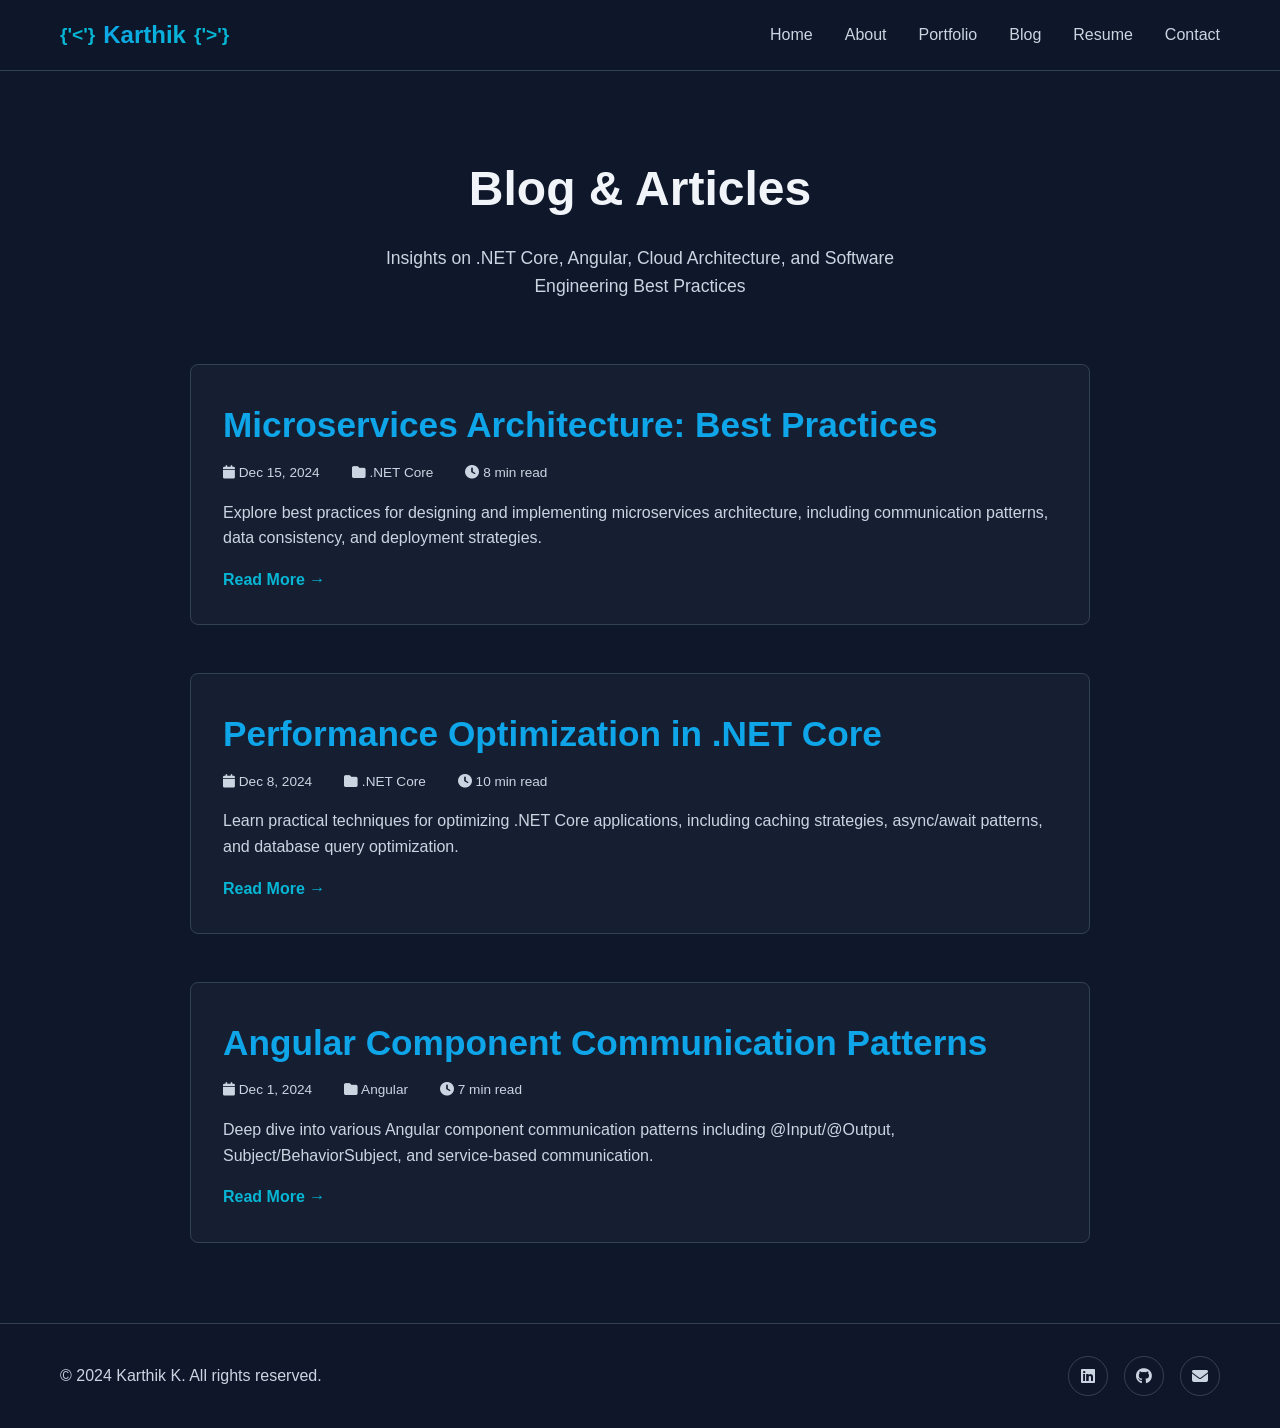
==== blog.html @ 6976e3e1 "bio data pushed" ====
<!DOCTYPE html>
<html lang="en">
<head>
    <meta charset="UTF-8">
    <meta name="viewport" content="width=device-width, initial-scale=1.0">
    <meta name="description" content="Karthik K - Blog | Articles on .NET, Angular, Cloud Architecture">
    <title>Blog - Karthik K</title>
    <link rel="stylesheet" href="css/styles.css">
    <link rel="stylesheet" href="https://cdnjs.cloudflare.com/ajax/libs/font-awesome/6.4.0/css/all.min.css">
</head>
<body>
    <!-- Navigation -->
    <nav class="navbar">
        <div class="container">
            <div class="nav-content">
                <div class="logo">
                    <a href="index.html">
                        <span class="logo-icon">{'<'}</span>
                        <span class="logo-text">Karthik</span>
                        <span class="logo-icon">{'>'}</span>
                    </a>
                </div>
                <ul class="nav-links">
                    <li><a href="index.html#home" class="nav-link">Home</a></li>
                    <li><a href="index.html#about" class="nav-link">About</a></li>
                    <li><a href="index.html#portfolio" class="nav-link">Portfolio</a></li>
                    <li><a href="blog.html" class="nav-link active">Blog</a></li>
                    <li><a href="resume.html" class="nav-link">Resume</a></li>
                    <li><a href="index.html#contact" class="nav-link">Contact</a></li>
                </ul>
                <button class="nav-toggle">
                    <i class="fas fa-bars"></i>
                </button>
            </div>
        </div>
    </nav>

    <!-- Blog Section -->
    <section class="blog-section">
        <div class="container">
            <div class="blog-hero">
                <h1>Blog & Articles</h1>
                <p>Insights on .NET Core, Angular, Cloud Architecture, and Software Engineering Best Practices</p>
            </div>

            <div id="blog-content">
                <!-- Blog listings will be populated here based on URL parameter -->
            </div>
        </div>
    </section>

    <!-- Footer -->
    <footer class="footer">
        <div class="container">
            <div class="footer-content">
                <p>&copy; 2024 Karthik K. All rights reserved.</p>
                <div class="footer-socials">
                    <a href="https://linkedin.com/in/karthik-k-18a17b173/" target="_blank" title="LinkedIn">
                        <i class="fab fa-linkedin"></i>
                    </a>
                    <a href="https://github.com" target="_blank" title="GitHub">
                        <i class="fab fa-github"></i>
                    </a>
                    <a href="mailto:kmcakarthi@gmail.com" title="Email">
                        <i class="fas fa-envelope"></i>
                    </a>
                </div>
            </div>
        </div>
    </footer>

    <script src="js/blog.js"></script>
    <script src="js/script.js"></script>
</body>
</html>
---- css/styles.css ----
/* ============================================
   PERSONAL WEBSITE - MAIN STYLES
   ============================================ */

* {
    margin: 0;
    padding: 0;
    box-sizing: border-box;
}

:root {
    --primary-color: #0ea5e9;
    --primary-dark: #0284c7;
    --secondary-color: #1e293b;
    --background-color: #0f172a;
    --surface-color: #1e293b;
    --text-primary: #f1f5f9;
    --text-secondary: #cbd5e1;
    --accent-color: #06b6d4;
    --border-color: #334155;
    --success-color: #22c55e;
    --error-color: #ef4444;
    --transition: all 0.3s ease;
}

html {
    scroll-behavior: smooth;
}

body {
    font-family: 'Segoe UI', Tahoma, Geneva, Verdana, sans-serif;
    background-color: var(--background-color);
    color: var(--text-primary);
    line-height: 1.6;
    overflow-x: hidden;
}

.container {
    max-width: 1200px;
    margin: 0 auto;
    padding: 0 20px;
}

/* ============================================
   TYPOGRAPHY
   ============================================ */

h1, h2, h3, h4, h5, h6 {
    font-weight: 700;
    margin-bottom: 1rem;
}

h1 {
    font-size: 3rem;
}

h2 {
    font-size: 2.2rem;
}

h3 {
    font-size: 1.5rem;
}

p {
    margin-bottom: 1rem;
    color: var(--text-secondary);
}

a {
    color: var(--primary-color);
    text-decoration: none;
    transition: var(--transition);
}

a:hover {
    color: var(--accent-color);
}

/* ============================================
   BUTTONS
   ============================================ */

.btn {
    display: inline-block;
    padding: 12px 24px;
    border: none;
    border-radius: 6px;
    font-size: 1rem;
    font-weight: 600;
    cursor: pointer;
    transition: var(--transition);
    text-decoration: none;
}

.btn-primary {
    background-color: var(--primary-color);
    color: white;
}

.btn-primary:hover {
    background-color: var(--primary-dark);
    transform: translateY(-2px);
    box-shadow: 0 10px 20px rgba(14, 165, 233, 0.3);
}

.btn-secondary {
    background-color: transparent;
    color: var(--primary-color);
    border: 2px solid var(--primary-color);
}

.btn-secondary:hover {
    background-color: var(--primary-color);
    color: white;
}

.print-btn {
    margin-bottom: 2rem;
}

/* ============================================
   NAVIGATION BAR
   ============================================ */

.navbar {
    position: sticky;
    top: 0;
    background-color: rgba(15, 23, 42, 0.95);
    backdrop-filter: blur(10px);
    border-bottom: 1px solid var(--border-color);
    z-index: 1000;
    padding: 1rem 0;
}

.nav-content {
    display: flex;
    justify-content: space-between;
    align-items: center;
}

.logo a {
    font-size: 1.5rem;
    font-weight: 700;
    color: var(--primary-color);
    display: flex;
    align-items: center;
    gap: 0.5rem;
}

.logo-icon {
    color: var(--accent-color);
    font-size: 1.2rem;
}

.logo-text {
    background: linear-gradient(135deg, var(--primary-color), var(--accent-color));
    -webkit-background-clip: text;
    -webkit-text-fill-color: transparent;
    background-clip: text;
}

.nav-links {
    display: flex;
    list-style: none;
    gap: 2rem;
}

.nav-link {
    color: var(--text-secondary);
    font-weight: 500;
    position: relative;
    transition: var(--transition);
}

.nav-link:hover,
.nav-link.active {
    color: var(--primary-color);
}

.nav-link::after {
    content: '';
    position: absolute;
    bottom: -5px;
    left: 0;
    width: 0;
    height: 2px;
    background-color: var(--primary-color);
    transition: var(--transition);
}

.nav-link:hover::after,
.nav-link.active::after {
    width: 100%;
}

.nav-toggle {
    display: none;
    background: none;
    border: none;
    color: var(--primary-color);
    font-size: 1.5rem;
    cursor: pointer;
}

/* ============================================
   HERO SECTION
   ============================================ */

.hero {
    min-height: 100vh;
    display: flex;
    align-items: center;
    justify-content: center;
    background: linear-gradient(135deg, rgba(14, 165, 233, 0.1), rgba(6, 182, 212, 0.05));
    border-bottom: 1px solid var(--border-color);
    padding: 60px 0;
}

.hero-content {
    text-align: center;
}

.hero-title {
    font-size: 3.5rem;
    margin-bottom: 1rem;
    font-weight: 800;
}

.highlight {
    background: linear-gradient(135deg, var(--primary-color), var(--accent-color));
    -webkit-background-clip: text;
    -webkit-text-fill-color: transparent;
    background-clip: text;
}

.hero-subtitle {
    font-size: 1.5rem;
    color: var(--primary-color);
    margin-bottom: 1rem;
    font-weight: 600;
}

.hero-description {
    font-size: 1.1rem;
    color: var(--text-secondary);
    max-width: 600px;
    margin: 0 auto 2rem;
    line-height: 1.8;
}

.hero-cta {
    display: flex;
    gap: 1rem;
    justify-content: center;
    margin: 2rem 0;
    flex-wrap: wrap;
}

.hero-socials {
    display: flex;
    gap: 1.5rem;
    justify-content: center;
    margin-top: 3rem;
    font-size: 1.5rem;
}

.hero-socials a {
    color: var(--text-secondary);
    transition: var(--transition);
    display: inline-flex;
    align-items: center;
    justify-content: center;
    width: 50px;
    height: 50px;
    border-radius: 50%;
    border: 2px solid var(--border-color);
}

.hero-socials a:hover {
    color: var(--primary-color);
    border-color: var(--primary-color);
    transform: translateY(-5px);
}

/* ============================================
   SECTION STYLES
   ============================================ */

.section-title {
    font-size: 2.5rem;
    text-align: center;
    margin-bottom: 3rem;
    position: relative;
    padding-bottom: 1rem;
}

.section-title::after {
    content: '';
    position: absolute;
    bottom: 0;
    left: 50%;
    transform: translateX(-50%);
    width: 100px;
    height: 3px;
    background: linear-gradient(90deg, var(--primary-color), var(--accent-color));
    border-radius: 3px;
}

/* ============================================
   ABOUT SECTION
   ============================================ */

.about {
    padding: 80px 0;
    background: linear-gradient(180deg, rgba(14, 165, 233, 0.05), rgba(6, 182, 212, 0.02));
    border-bottom: 1px solid var(--border-color);
}

.about-content {
    display: grid;
    grid-template-columns: 1fr 1.2fr;
    gap: 3rem;
    align-items: start;
}

.about-text p {
    margin-bottom: 1.5rem;
    line-height: 1.8;
    color: var(--text-secondary);
}

.skills-grid {
    display: grid;
    grid-template-columns: 1fr 1fr;
    gap: 2rem;
}

.skill-category {
    background-color: rgba(30, 41, 59, 0.8);
    border: 1px solid var(--border-color);
    border-radius: 8px;
    padding: 1.5rem;
    transition: var(--transition);
}

.skill-category:hover {
    background-color: rgba(30, 41, 59, 1);
    border-color: var(--primary-color);
    transform: translateY(-5px);
}

.skill-category h3 {
    color: var(--primary-color);
    margin-bottom: 1rem;
    font-size: 1.1rem;
}

.skill-tags {
    display: flex;
    flex-wrap: wrap;
    gap: 0.5rem;
}

.tag {
    display: inline-block;
    background-color: rgba(14, 165, 233, 0.2);
    color: var(--primary-color);
    padding: 0.4rem 0.8rem;
    border-radius: 20px;
    font-size: 0.85rem;
    border: 1px solid var(--primary-color);
    transition: var(--transition);
}

.tag:hover {
    background-color: var(--primary-color);
    color: white;
}

/* ============================================
   PORTFOLIO SECTION
   ============================================ */

.portfolio {
    padding: 80px 0;
    border-bottom: 1px solid var(--border-color);
}

.portfolio-grid {
    display: grid;
    grid-template-columns: repeat(auto-fit, minmax(320px, 1fr));
    gap: 2rem;
}

.portfolio-card {
    background-color: rgba(30, 41, 59, 0.8);
    border: 1px solid var(--border-color);
    border-radius: 8px;
    padding: 2rem;
    transition: var(--transition);
    display: flex;
    flex-direction: column;
}

.portfolio-card:hover {
    background-color: rgba(30, 41, 59, 1);
    border-color: var(--primary-color);
    transform: translateY(-10px);
    box-shadow: 0 20px 40px rgba(14, 165, 233, 0.2);
}

.portfolio-header {
    display: flex;
    justify-content: space-between;
    align-items: start;
    margin-bottom: 1rem;
    gap: 1rem;
}

.portfolio-header h3 {
    flex: 1;
    margin-bottom: 0;
    color: var(--primary-color);
}

.badge {
    background-color: rgba(6, 182, 212, 0.2);
    color: var(--accent-color);
    padding: 0.3rem 0.8rem;
    border-radius: 20px;
    font-size: 0.75rem;
    font-weight: 600;
    white-space: nowrap;
}

.portfolio-card p {
    flex: 1;
    margin-bottom: 1rem;
}

.tech-stack {
    display: flex;
    flex-wrap: wrap;
    gap: 0.5rem;
    margin-top: 1rem;
}

.tech {
    background-color: rgba(14, 165, 233, 0.1);
    color: var(--primary-color);
    padding: 0.25rem 0.6rem;
    border-radius: 4px;
    font-size: 0.8rem;
    border: 1px solid rgba(14, 165, 233, 0.3);
}

/* ============================================
   BLOG SECTION
   ============================================ */

.blog-preview {
    padding: 80px 0;
    background: linear-gradient(180deg, rgba(14, 165, 233, 0.05), rgba(6, 182, 212, 0.02));
    border-bottom: 1px solid var(--border-color);
}

.blog-grid {
    display: grid;
    grid-template-columns: repeat(auto-fit, minmax(300px, 1fr));
    gap: 2rem;
    margin-bottom: 3rem;
}

.blog-card {
    background-color: rgba(30, 41, 59, 0.8);
    border: 1px solid var(--border-color);
    border-radius: 8px;
    padding: 2rem;
    transition: var(--transition);
    display: flex;
    flex-direction: column;
}

.blog-card:hover {
    background-color: rgba(30, 41, 59, 1);
    border-color: var(--primary-color);
    transform: translateY(-5px);
    box-shadow: 0 15px 30px rgba(14, 165, 233, 0.15);
}

.blog-header {
    margin-bottom: 1rem;
}

.blog-header h3 {
    margin-bottom: 0.5rem;
}

.blog-header a {
    color: var(--primary-color);
}

.blog-date {
    font-size: 0.85rem;
    color: var(--text-secondary);
}

.blog-card p {
    flex: 1;
    margin-bottom: 1rem;
}

.read-more {
    color: var(--accent-color);
    font-weight: 600;
    transition: var(--transition);
}

.read-more:hover {
    color: var(--primary-color);
}

.blog-cta {
    text-align: center;
}

.blog-section {
    padding: 80px 0;
}

.blog-hero {
    text-align: center;
    margin-bottom: 4rem;
}

.blog-hero h1 {
    margin-bottom: 1rem;
}

.blog-hero p {
    font-size: 1.1rem;
    max-width: 600px;
    margin: 0 auto;
}

/* ============================================
   CONTACT SECTION
   ============================================ */

.contact {
    padding: 80px 0;
    background: linear-gradient(180deg, rgba(14, 165, 233, 0.05), rgba(6, 182, 212, 0.02));
    border-bottom: 1px solid var(--border-color);
}

.contact-content {
    display: grid;
    grid-template-columns: 1fr 1.2fr;
    gap: 3rem;
}

.contact-info h3 {
    margin-bottom: 1rem;
    color: var(--primary-color);
}

.contact-info > p {
    margin-bottom: 2rem;
}

.contact-details {
    display: grid;
    grid-template-columns: 1fr;
    gap: 1.5rem;
}

.detail-item {
    display: flex;
    gap: 1rem;
    padding: 1rem;
    background-color: rgba(30, 41, 59, 0.5);
    border-radius: 8px;
    border-left: 3px solid var(--primary-color);
}

.detail-item i {
    color: var(--primary-color);
    font-size: 1.5rem;
    flex-shrink: 0;
}

.detail-item strong {
    color: var(--primary-color);
    display: block;
    margin-bottom: 0.25rem;
}

.detail-item p {
    margin: 0;
    font-size: 0.95rem;
}

.detail-item a {
    color: var(--accent-color);
}

.contact-form {
    background-color: rgba(30, 41, 59, 0.6);
    border: 1px solid var(--border-color);
    border-radius: 8px;
    padding: 2rem;
}

.form-group {
    margin-bottom: 1.5rem;
}

.form-group label {
    display: block;
    margin-bottom: 0.5rem;
    color: var(--text-primary);
    font-weight: 600;
}

.form-group input,
.form-group textarea {
    width: 100%;
    padding: 0.75rem;
    background-color: rgba(15, 23, 42, 0.5);
    border: 1px solid var(--border-color);
    border-radius: 4px;
    color: var(--text-primary);
    font-family: inherit;
    transition: var(--transition);
}

.form-group input:focus,
.form-group textarea:focus {
    outline: none;
    border-color: var(--primary-color);
    background-color: rgba(15, 23, 42, 0.8);
    box-shadow: 0 0 0 3px rgba(14, 165, 233, 0.1);
}

.form-group textarea {
    resize: vertical;
    min-height: 120px;
}

.form-message {
    display: block;
    margin-top: 1rem;
    padding: 0.75rem;
    border-radius: 4px;
    text-align: center;
    display: none;
}

.form-message.success {
    background-color: rgba(34, 197, 94, 0.2);
    color: var(--success-color);
    display: block;
}

.form-message.error {
    background-color: rgba(239, 68, 68, 0.2);
    color: var(--error-color);
    display: block;
}

.error-message {
    display: none;
    color: var(--error-color);
    font-size: 0.85rem;
    margin-top: 0.25rem;
}

.error-message.show {
    display: block;
}

/* ============================================
   RESUME PAGE
   ============================================ */

.resume-section {
    padding: 60px 0;
    min-height: 100vh;
}

.resume-header {
    text-align: center;
    margin-bottom: 3rem;
    padding-bottom: 2rem;
    border-bottom: 2px solid var(--border-color);
}

.resume-header h1 {
    color: var(--primary-color);
    margin-bottom: 0.5rem;
}

.resume-title {
    font-size: 1.3rem;
    color: var(--accent-color);
    margin-bottom: 1rem;
}

.resume-contact {
    display: flex;
    flex-wrap: wrap;
    justify-content: center;
    gap: 1.5rem;
    font-size: 0.95rem;
}

.resume-contact span {
    display: flex;
    align-items: center;
    gap: 0.5rem;
}

.resume-contact i {
    color: var(--primary-color);
}

.resume-contact a {
    color: var(--accent-color);
}

.resume-section-block {
    margin-bottom: 3rem;
    padding-bottom: 2rem;
    border-bottom: 1px solid var(--border-color);
}

.resume-section-block:last-child {
    border-bottom: none;
}

.resume-section-title {
    font-size: 1.4rem;
    color: var(--primary-color);
    margin-bottom: 1.5rem;
    padding-bottom: 0.5rem;
    border-bottom: 2px solid var(--primary-color);
}

.resume-skills {
    display: grid;
    grid-template-columns: 1fr;
    gap: 1.5rem;
}

.skill-item {
    padding: 1rem;
    background-color: rgba(30, 41, 59, 0.5);
    border-left: 3px solid var(--primary-color);
    border-radius: 4px;
}

.skill-item strong {
    color: var(--primary-color);
    display: block;
    margin-bottom: 0.5rem;
}

.experience-item {
    margin-bottom: 2rem;
    padding: 1.5rem;
    background-color: rgba(30, 41, 59, 0.5);
    border-radius: 8px;
    border-left: 3px solid var(--primary-color);
}

.experience-header {
    display: flex;
    justify-content: space-between;
    align-items: start;
    margin-bottom: 0.5rem;
    gap: 1rem;
}

.experience-header h3 {
    color: var(--primary-color);
    margin-bottom: 0;
}

.company {
    color: var(--accent-color);
    font-weight: 600;
    white-space: nowrap;
}

.experience-meta {
    display: flex;
    gap: 1rem;
    font-size: 0.9rem;
    color: var(--text-secondary);
    margin-bottom: 1rem;
    flex-wrap: wrap;
}

.experience-meta i {
    color: var(--primary-color);
}

.experience-details p {
    margin-bottom: 0.5rem;
}

.experience-details ul {
    margin-left: 1.5rem;
    margin-top: 0.5rem;
}

.experience-details li {
    margin-bottom: 0.5rem;
    color: var(--text-secondary);
}

.education-item {
    padding: 1.5rem;
    background-color: rgba(30, 41, 59, 0.5);
    border-radius: 8px;
    border-left: 3px solid var(--primary-color);
}

.education-item h3 {
    color: var(--primary-color);
    margin-bottom: 0.5rem;
}

.education-institution {
    color: var(--accent-color);
    font-weight: 600;
}

.education-meta {
    margin-top: 0.5rem;
    font-size: 0.95rem;
}

.responsibilities-list,
.achievements-list {
    list-style: none;
    margin-left: 0;
}

.responsibilities-list li,
.achievements-list li {
    padding-left: 1.5rem;
    margin-bottom: 0.75rem;
    position: relative;
    color: var(--text-secondary);
}

.responsibilities-list li::before,
.achievements-list li::before {
    content: '▸';
    position: absolute;
    left: 0;
    color: var(--primary-color);
    font-weight: bold;
}

/* ============================================
   FOOTER
   ============================================ */

.footer {
    background-color: rgba(15, 23, 42, 0.95);
    border-top: 1px solid var(--border-color);
    padding: 2rem 0;
}

.footer-content {
    display: flex;
    justify-content: space-between;
    align-items: center;
    flex-wrap: wrap;
    gap: 2rem;
}

.footer-content p {
    margin: 0;
    color: var(--text-secondary);
}

.footer-socials {
    display: flex;
    gap: 1rem;
}

.footer-socials a {
    color: var(--text-secondary);
    display: inline-flex;
    align-items: center;
    justify-content: center;
    width: 40px;
    height: 40px;
    border-radius: 50%;
    border: 1px solid var(--border-color);
    transition: var(--transition);
}

.footer-socials a:hover {
    color: var(--primary-color);
    border-color: var(--primary-color);
    transform: translateY(-3px);
}

/* ============================================
   RESPONSIVE DESIGN
   ============================================ */

@media (max-width: 768px) {
    h1 {
        font-size: 2rem;
    }

    h2 {
        font-size: 1.6rem;
    }

    h3 {
        font-size: 1.2rem;
    }

    .nav-links {
        display: none;
        position: absolute;
        top: 100%;
        left: 0;
        right: 0;
        background-color: rgba(15, 23, 42, 0.98);
        flex-direction: column;
        gap: 1rem;
        padding: 1.5rem;
        border-bottom: 1px solid var(--border-color);
    }

    .nav-links.active {
        display: flex;
    }

    .nav-toggle {
        display: block;
    }

    .hero {
        min-height: 70vh;
        padding: 40px 0;
    }

    .hero-title {
        font-size: 2rem;
    }

    .hero-subtitle {
        font-size: 1.2rem;
    }

    .hero-cta {
        flex-direction: column;
    }

    .about-content {
        grid-template-columns: 1fr;
    }

    .skills-grid {
        grid-template-columns: 1fr;
    }

    .contact-content {
        grid-template-columns: 1fr;
    }

    .section-title {
        font-size: 1.8rem;
    }

    .resume-header {
        text-align: center;
    }

    .resume-contact {
        flex-direction: column;
        gap: 0.5rem;
    }

    .experience-header {
        flex-direction: column;
    }

    .footer-content {
        text-align: center;
        justify-content: center;
    }

    .footer-socials {
        justify-content: center;
    }
}

@media (max-width: 480px) {
    .container {
        padding: 0 15px;
    }

    h1 {
        font-size: 1.5rem;
    }

    h2 {
        font-size: 1.3rem;
    }

    .hero-title {
        font-size: 1.5rem;
    }

    .hero-description {
        font-size: 1rem;
    }

    .section-title {
        font-size: 1.5rem;
    }

    .portfolio-grid,
    .blog-grid {
        grid-template-columns: 1fr;
    }

    .hero-socials {
        gap: 1rem;
        font-size: 1.2rem;
    }

    .hero-socials a {
        width: 40px;
        height: 40px;
    }
}

/* ============================================
   PRINT STYLES
   ============================================ */

@media print {
    body {
        background-color: white;
        color: black;
    }

    .navbar,
    .footer,
    .print-btn {
        display: none;
    }

    .resume-section {
        padding: 0;
    }

    .resume-section-block {
        page-break-inside: avoid;
    }

    a {
        color: #0284c7;
    }

    .section-title::after {
        display: none;
    }
}

/* ============================================
   ANIMATIONS
   ============================================ */

@keyframes fadeIn {
    from {
        opacity: 0;
        transform: translateY(20px);
    }
    to {
        opacity: 1;
        transform: translateY(0);
    }
}

@keyframes slideInFromLeft {
    from {
        opacity: 0;
        transform: translateX(-50px);
    }
    to {
        opacity: 1;
        transform: translateX(0);
    }
}

.hero-content {
    animation: fadeIn 0.8s ease-out;
}

.portfolio-card,
.blog-card,
.skill-category {
    animation: fadeIn 0.6s ease-out forwards;
}
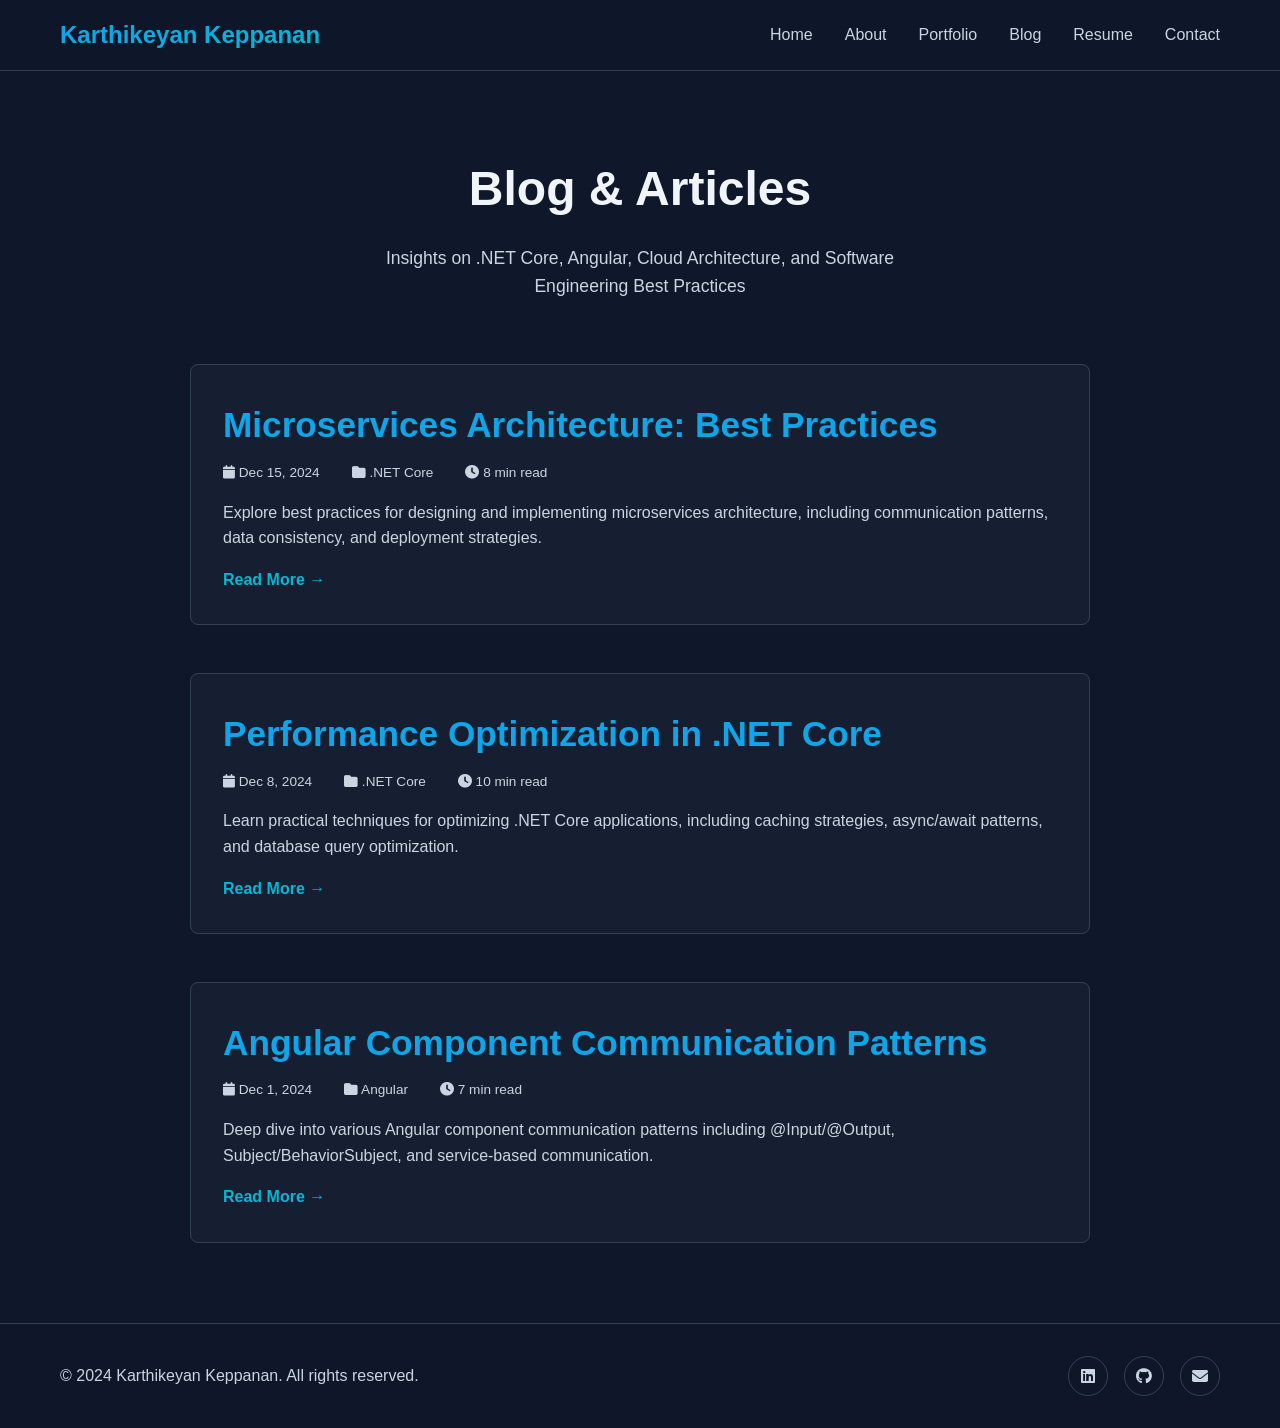
==== commit f3fb1333: "footer edit" ====
--- a/blog.html
+++ b/blog.html
@@ -15,9 +15,9 @@
             <div class="nav-content">
                 <div class="logo">
                     <a href="index.html">
-                        <span class="logo-icon">{'<'}</span>
-                        <span class="logo-text">Karthik</span>
-                        <span class="logo-icon">{'>'}</span>
+                        <!--<span class="logo-icon">{'<'}</span>-->
+                        <span class="logo-text">Karthikeyan Keppanan</span>
+                        <!--<span class="logo-icon">{'>'}</span>-->
                     </a>
                 </div>
                 <ul class="nav-links">
@@ -53,7 +53,7 @@
     <footer class="footer">
         <div class="container">
             <div class="footer-content">
-                <p>&copy; 2024 Karthik K. All rights reserved.</p>
+                <p>&copy; 2024 Karthikeyan Keppanan. All rights reserved.</p>
                 <div class="footer-socials">
                     <a href="https://linkedin.com/in/karthik-k-18a17b173/" target="_blank" title="LinkedIn">
                         <i class="fab fa-linkedin"></i>
@@ -61,7 +61,7 @@
                     <a href="https://github.com" target="_blank" title="GitHub">
                         <i class="fab fa-github"></i>
                     </a>
-                    <a href="mailto:kmcakarthi@gmail.com" title="Email">
+                    <a href="mailto:karthiksn1304@gmail.com" title="Email">
                         <i class="fas fa-envelope"></i>
                     </a>
                 </div>
